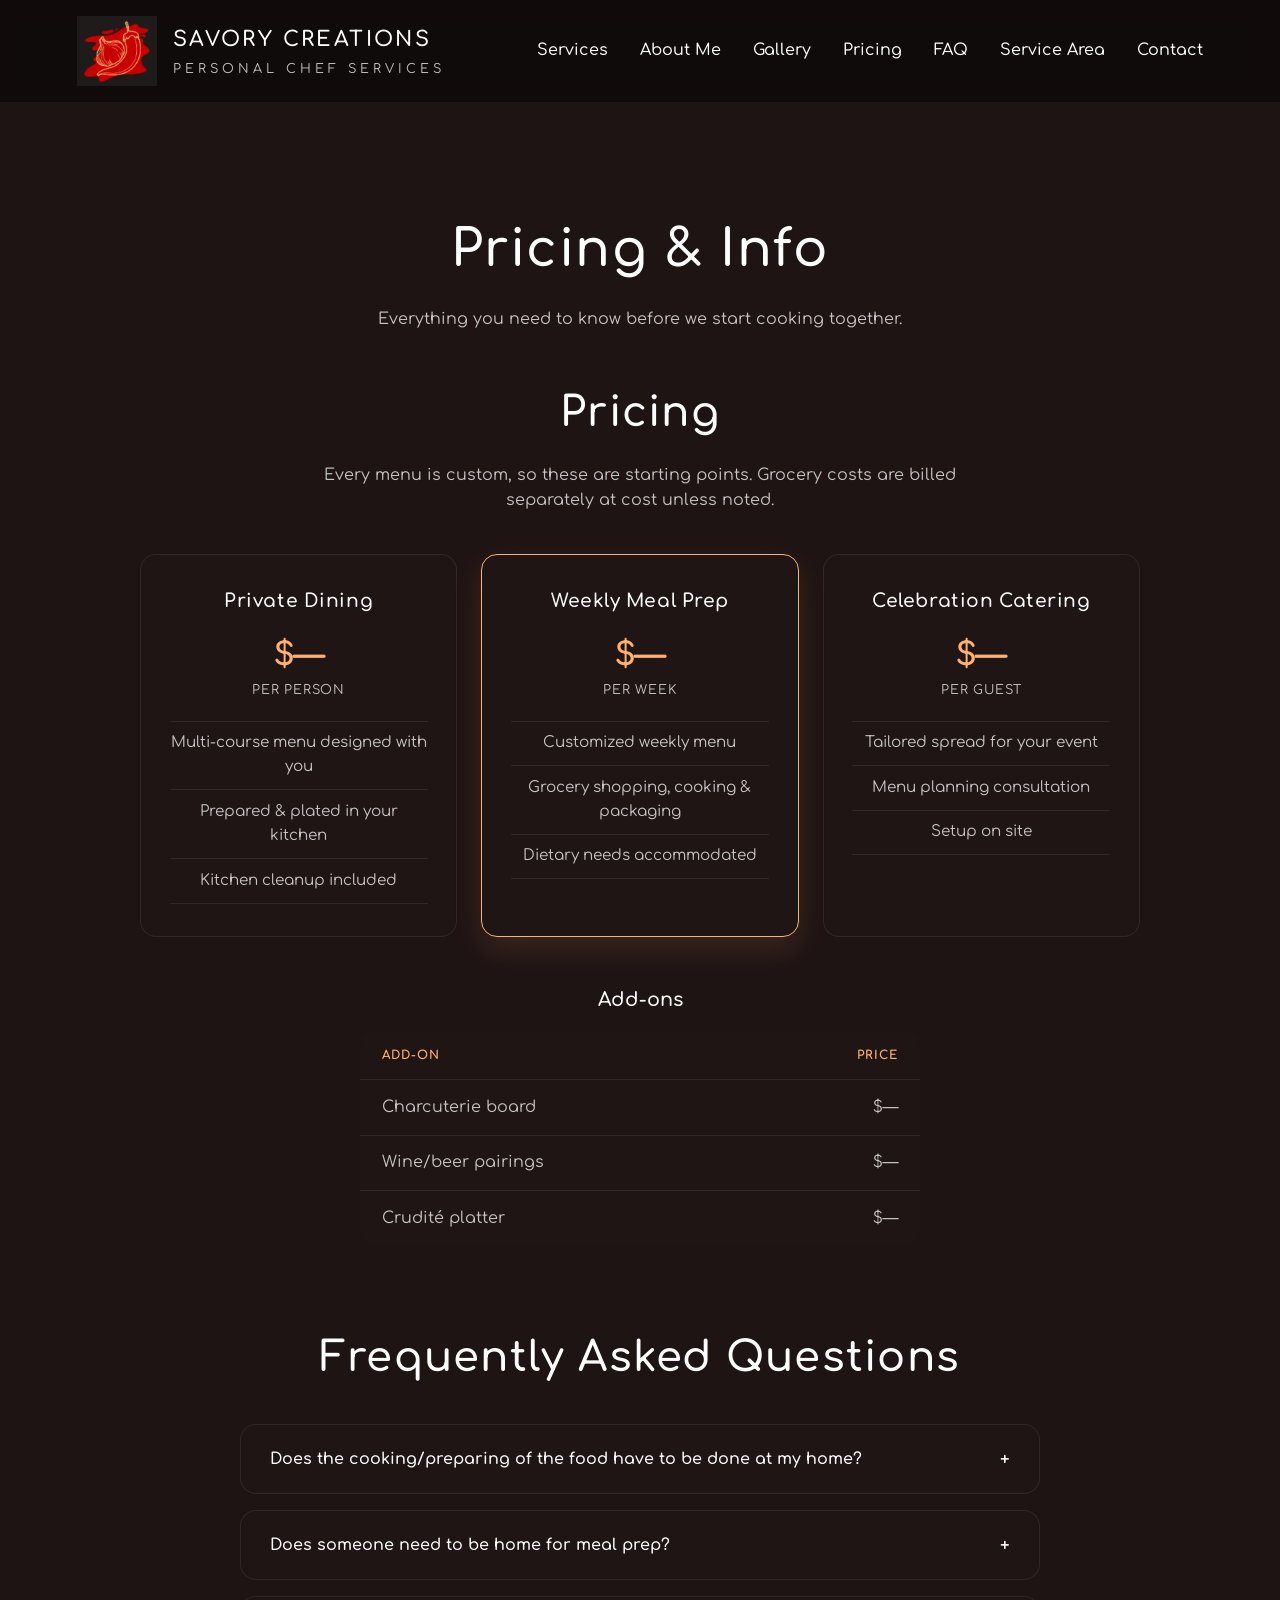
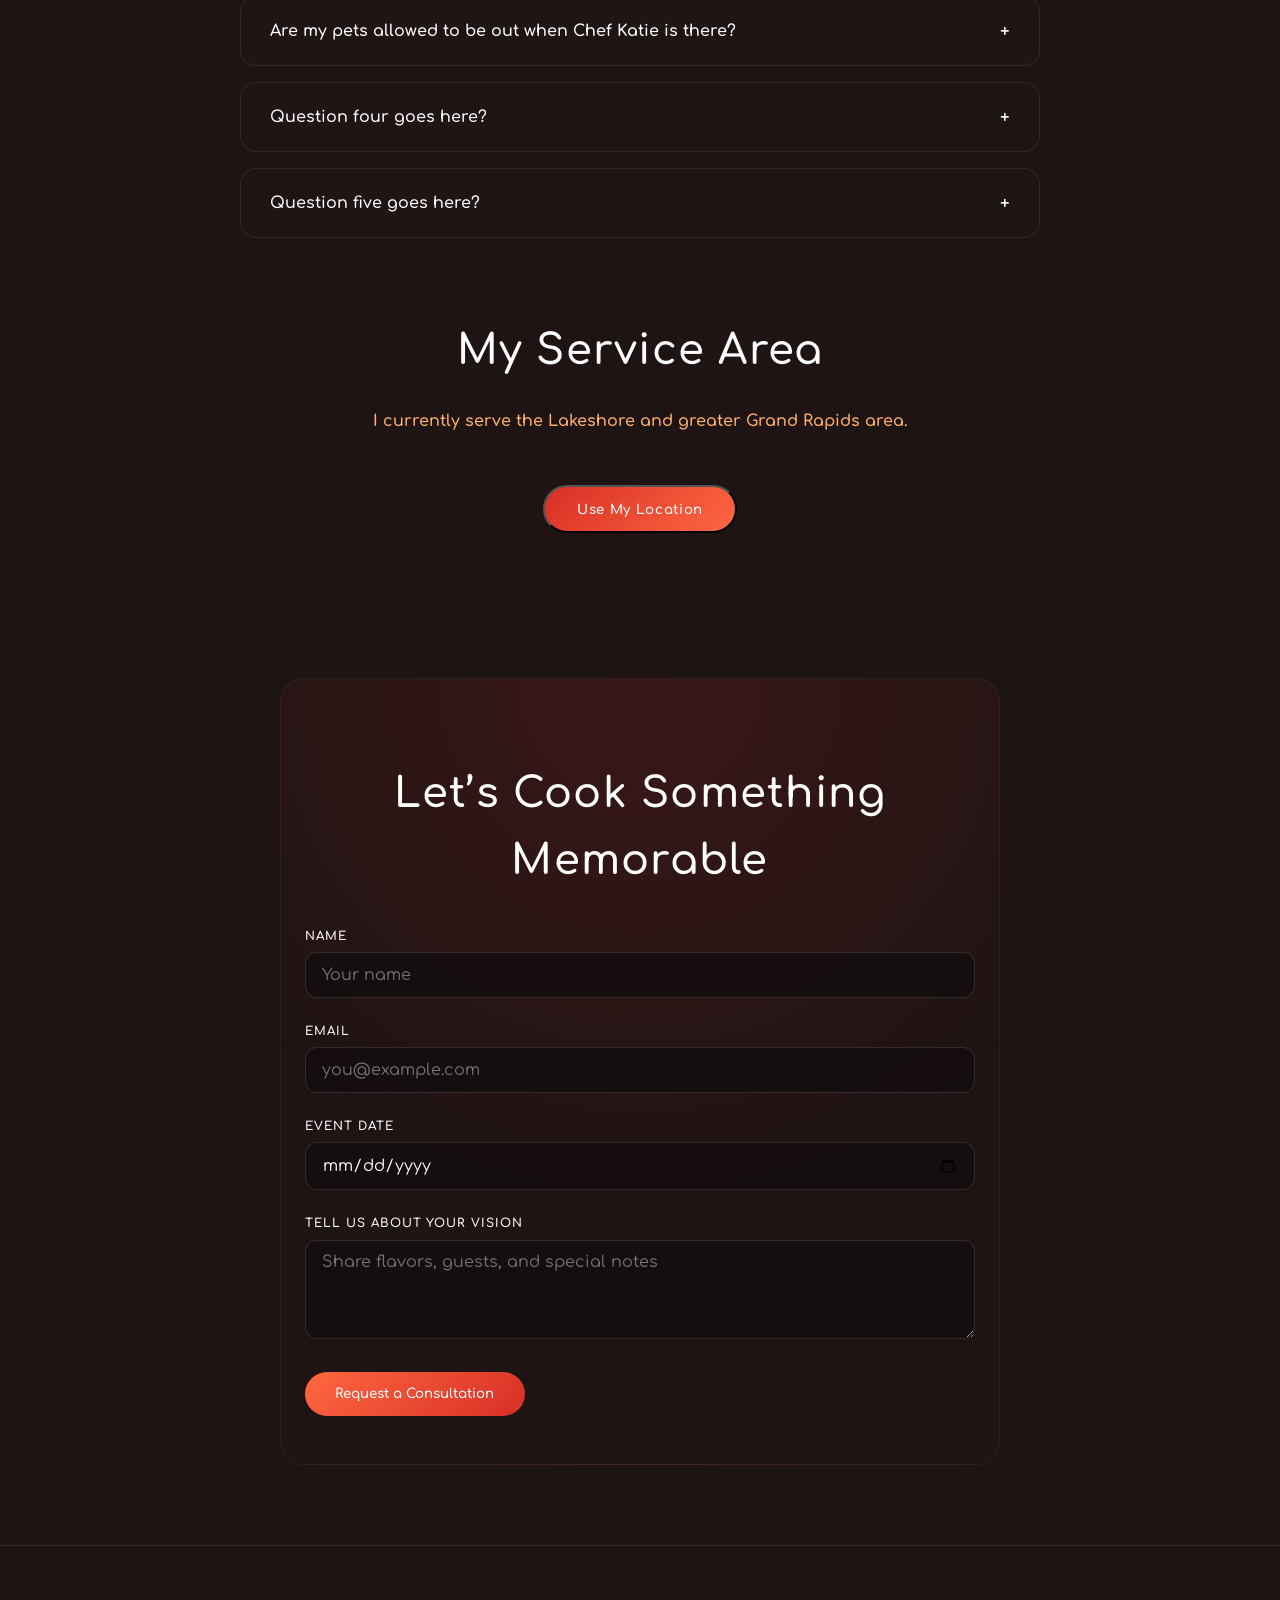
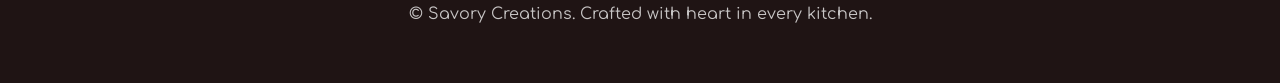
==== info.html @ 3c1876a2 "Split site into two pages: add Pricing & Info page Page 1 keeps services, about me, gallery and cont" ====
<!DOCTYPE html>
<html lang="en">
  <head>
    <link href="https://fonts.googleapis.com/css2?family=Comfortaa:wght@300;400;500;600;700&display=swap" rel="stylesheet">
    <link rel="icon" type="image/x-icon" href="icon.ico" />
    <meta charset="UTF-8" />
    <meta name="viewport" content="width=device-width, initial-scale=1.0" />
    <title>Pricing &amp; FAQ | Savory Creations</title>
    <link rel="stylesheet" href="styles.css" />
    <link rel="preconnect" href="https://fonts.googleapis.com" />
    <link rel="preconnect" href="https://fonts.gstatic.com" crossorigin />
    <link
      href="https://fonts.googleapis.com/css2?family=Playfair+Display:wght@400;600;700&family=Raleway:wght@300;400;500;600&display=swap"
      rel="stylesheet"
    />
  </head>
  <body>
    <header class="site-header">
      <div class="logo-wrap">
        <img src="/assets/birdlogosmall.webp" alt="Savory Creations pepper and garlic mark" class="logo" />
        <div class="brand-text">
          <h1>Savory Creations</h1>
          <p>Personal Chef Services</p>
        </div>
      </div>
      <nav class="main-nav" id="site-navigation">
        <a href="index.html#services">Services</a>
        <a href="index.html#about">About Me</a>
        <a href="index.html#gallery-carousel">Gallery</a>
        <a href="#pricing">Pricing</a>
        <a href="#faq">FAQ</a>
        <a href="#where">Service Area</a>
        <a href="#contact">Contact</a>
      </nav>
      <button class="nav-toggle" type="button" aria-expanded="false" aria-controls="site-navigation">
        <span></span><span></span><span></span>
      </button>
    </header>

    <main>
      <section class="page-intro">
        <h2>Pricing &amp; Info</h2>
        <p>Everything you need to know before we start cooking together.</p>
      </section>

      <section class="pricing" id="pricing">
        <h2>Pricing</h2>
        <p class="pricing-note">
          Every menu is custom, so these are starting points. Grocery costs are billed separately
          at cost unless noted.
        </p>

        <!-- EDIT PRICES: replace each "$—" and the details below with your real rates -->
        <div class="pricing-grid">
          <article class="price-card">
            <h3>Private Dining</h3>
            <p class="price"><span class="amount">$—</span> <span class="per">per person</span></p>
            <ul>
              <li>Multi-course menu designed with you</li>
              <li>Prepared &amp; plated in your kitchen</li>
              <li>Kitchen cleanup included</li>
            </ul>
          </article>

          <article class="price-card featured">
            <h3>Weekly Meal Prep</h3>
            <p class="price"><span class="amount">$—</span> <span class="per">per week</span></p>
            <ul>
              <li>Customized weekly menu</li>
              <li>Grocery shopping, cooking &amp; packaging</li>
              <li>Dietary needs accommodated</li>
            </ul>
          </article>

          <article class="price-card">
            <h3>Celebration Catering</h3>
            <p class="price"><span class="amount">$—</span> <span class="per">per guest</span></p>
            <ul>
              <li>Tailored spread for your event</li>
              <li>Menu planning consultation</li>
              <li>Setup on site</li>
            </ul>
          </article>
        </div>

        <div class="table-wrap">
          <table class="addon-table">
            <caption>Add-ons</caption>
            <thead>
              <tr><th scope="col">Add-on</th><th scope="col">Price</th></tr>
            </thead>
            <tbody>
              <tr><td>Charcuterie board</td><td>$—</td></tr>
              <tr><td>Wine/beer pairings</td><td>$—</td></tr>
              <tr><td>Crudité platter</td><td>$—</td></tr>
            </tbody>
          </table>
        </div>
      </section>

    <section class="faq" id="faq">
  <h2>Frequently Asked Questions</h2>

  <div class="faq-item">
    <div class="service-details">
      <button class="service-toggle" type="button" aria-expanded="false">
        Does the cooking/preparing of the food have to be done at my home? <span class="icon">+</span>
      </button>
      <div class="service-panel" data-open="false">
        <ul>
          <li>Yes, due to health department regulations all food must be prepared onsite of the event or at the home of the clients.</li>
        </ul>
      </div>
    </div>
  </div>

  <div class="faq-item">
    <div class="service-details">
      <button class="service-toggle" type="button" aria-expanded="false">
        Does someone need to be home for meal prep? <span class="icon">+</span>
      </button>
      <div class="service-panel" data-open="false">
        <ul>
          <li>It is not required for anyone to be home when Chef Katie is there; however, if someone is home, all that is asked is for distractions to be kept to a minimum.</li>
        </ul>
      </div>
    </div>
  </div>

  <div class="faq-item">
    <div class="service-details">
      <button class="service-toggle" type="button" aria-expanded="false">
        Are my pets allowed to be out when Chef Katie is there? <span class="icon">+</span>
      </button>
      <div class="service-panel" data-open="false">
        <ul>
          <li>For both the safety of Chef Katie and the pets, it is best to keep them in a separate room or space from the kitchen — not only to minimize distractions but also to make sure there aren't any incidents.</li>
        </ul>
      </div>
    </div>
  </div>

  <!-- EDIT: questions 4 and 5 -->
  <div class="faq-item">
    <div class="service-details">
      <button class="service-toggle" type="button" aria-expanded="false">
        Question four goes here? <span class="icon">+</span>
      </button>
      <div class="service-panel" data-open="false">
        <ul>
          <li>Answer four goes here.</li>
        </ul>
      </div>
    </div>
  </div>

  <div class="faq-item">
    <div class="service-details">
      <button class="service-toggle" type="button" aria-expanded="false">
        Question five goes here? <span class="icon">+</span>
      </button>
      <div class="service-panel" data-open="false">
        <ul>
          <li>Answer five goes here.</li>
        </ul>
      </div>
    </div>
  </div>
</section>

      <section class="service-check" id="where">
  <h2>My Service Area</h2>
  <p class="service-note">I currently serve the Lakeshore and greater Grand Rapids area.</p>

  <div class="checker">
    <button id="check-my-location" class="cta-button">Use My Location</button>
    <p id="check-result" class="check-result" aria-live="polite"></p>
  </div>
</section>

      <section class="contact" id="contact">
        <h2>Let’s Cook Something Memorable</h2>

       <form
  class="contact-form"
  action="https://api.web3forms.com/submit"
  method="POST"
>
  <input type="hidden" name="access_key" value="c4964e11-2e36-4752-852e-1bed5753de37" />
  <input type="hidden" name="subject" value="Savory Creations Inquiry" />
  <input type="hidden" name="redirect" value="https://justdoodlelovewebsite.onrender.com/thank-you.html" />

  <div class="field">
    <label for="name">Name</label>
    <input type="text" id="name" name="name" placeholder="Your name" required />
  </div>

  <div class="field">
    <label for="email">Email</label>
    <input type="email" id="email" name="email" placeholder="you@example.com" required />
  </div>

  <div class="field">
    <label for="event">Event Date</label>
    <input type="date" id="event" name="event" />
  </div>

  <div class="field">
    <label for="message">Tell us about your vision</label>
    <textarea id="message" name="message" rows="4" placeholder="Share flavors, guests, and special notes"></textarea>
  </div>

  <button type="submit">Request a Consultation</button>
</form>

      

      </section>
    </main>

    <footer class="site-footer">
      <p>© <span id="year"></span> Savory Creations. Crafted with heart in every kitchen.</p>
    </footer>

    <script src="script.js"></script>
  </body>
</html>
---- styles.css ----
:root {
  --deep-chocolate: #1f1414;
  --velvet-red: #d72f26;
  --warm-gold: #ffb16d;
  --soft-cream: #fdf6ed;
  --text-primary: #fefefe;
  --text-secondary: rgba(255, 255, 255, 0.75);
  --accent: #ff6740;

  --max-content-width: 1200px;
}

/* ---------- FONT: Comfortaa ---------- */
body, button, input, textarea, select, text {
  font-family: "Comfortaa", sans-serif;
}

/* Optional: give headings a little extra weight to stand out */
h1, h2, h3, h4, h5, h6 {
  font-family: "Comfortaa", sans-serif;
  font-weight: 600;
  letter-spacing: 0.03em;
}


/* ---------- RESET & GLOBAL ---------- */
* {
  box-sizing: border-box;
}

html {
  scroll-behavior: smooth;
}

body {
  margin: 0;
  /*font-family: "Raleway", sans-serif;*/
  background-color: var(--deep-chocolate);
  color: var(--text-primary);
  line-height: 1.6;
  overflow-x: hidden;
}

img {
  max-width: 100%;
  display: block;
}

a {
  color: inherit;
  text-decoration: none;
  transition: color 0.2s ease;
}

/* ---------- HEADER ---------- */
.site-header {
  display: flex;
  align-items: center;
  justify-content: space-between;
  padding: 1rem 6vw;
  background: rgba(15, 10, 10, 0.85);
  position: sticky;
  top: 0;
  z-index: 100;
  backdrop-filter: blur(12px);
}

.logo-wrap {
  display: flex;
  align-items: center;
  gap: 1rem;
}

.logo {
  width: 80px;
  height: auto;
}

.brand-text h1 {
  /* font-family: "Playfair Display", serif; */
  margin: 0;
  letter-spacing: 0.15rem;
  text-transform: uppercase;
  font-size: 1.3rem;
}

.brand-text p {
  margin: 0.2rem 0 0;
  font-size: 0.8rem;
  letter-spacing: 0.25rem;
  text-transform: uppercase;
  color: var(--text-secondary);
}

/* ---------- NAV ---------- */
.main-nav {
  display: flex;
  gap: 2rem;
  font-weight: 500;
}

.main-nav a {
  position: relative;
}

.main-nav a::after {
  content: "";
  position: absolute;
  left: 0;
  bottom: -0.35rem;
  width: 100%;
  height: 2px;
  background: var(--velvet-red);
  transform: scaleX(0);
  transform-origin: left;
  transition: transform 0.25s ease;
}

.main-nav a:hover::after,
.main-nav a:focus::after {
  transform: scaleX(1);
}

.nav-toggle {
  display: none;
  flex-direction: column;
  gap: 0.35rem;
  background: transparent;
  border: none;
  cursor: pointer;
}

.nav-toggle span {
  display: block;
  width: 24px;
  height: 2px;
  background: var(--text-primary);
}

/* ---------- HERO ---------- */
.hero {
  display: flex;
  flex-direction: column;
  align-items: center;
  justify-content: center;
  text-align: center;
  padding: 6rem 1rem 4rem;
  min-height: 80vh;
}

.hero-content {
  max-width: 700px;
}

.hero h2 {
  /* font-family: "Playfair Display", serif; */
  font-size: clamp(2rem, 4vw + 1rem, 3.6rem);
  margin-bottom: 1rem;
}

.hero p {
  font-size: 1.1rem;
  color: var(--text-secondary);
}

.cta-button {
  display: inline-block;
  margin-top: 2rem;
  padding: 0.9rem 2rem;
  background: linear-gradient(135deg, var(--velvet-red), var(--accent));
  color: var(--text-primary);
  border-radius: 999px;
  font-weight: 600;
  letter-spacing: 0.05em;
  transition: transform 0.25s ease, box-shadow 0.25s ease;
}

.cta-button:hover,
.cta-button:focus {
  transform: translateY(-3px);
  box-shadow: 0 12px 24px rgba(215, 47, 38, 0.35);
}

/* ---------- SECTIONS ---------- */
main {
  padding: 0 6vw 5rem;
  margin: 0 auto;
  max-width: var(--max-content-width);
}

section {
  margin-bottom: 5rem;
}

section h2 {
  /* font-family: "Playfair Display", serif; */
  font-size: clamp(1.8rem, 2vw + 1rem, 2.6rem);
  margin-bottom: 2rem;
  text-align: center;
}

/* ---------- SERVICE CARDS ---------- */
.service-grid {
  align-items: start; /* stops row-stretching between cards */
}

.service-card {
  align-self: start;
}

/* ---------- SERVICE DETAILS (animated) ---------- */
.service-details {
  margin-top: 1rem;
  border-top: 1px solid rgba(255, 255, 255, 0.08);
  padding-top: 0.75rem;
}

.service-toggle {
  cursor: pointer;
  font-weight: 600;
  font-size: 0.85rem;
  letter-spacing: 0.06em;
  text-transform: uppercase;
  color: var(--warm-gold);
  background: none;
  border: none;
  padding: 0;
  width: 100%;
  display: flex;
  align-items: center;
  justify-content: space-between;
  font-family: inherit;
}

.service-toggle .icon {
  font-size: 1.1rem;
  transition: transform 0.35s cubic-bezier(0.4, 0, 0.2, 1);
}

.service-toggle[aria-expanded="true"] .icon {
  transform: rotate(45deg);
}

.service-panel {
  display: grid;
  grid-template-rows: 0fr;
  opacity: 0;
  transition: grid-template-rows 0.4s cubic-bezier(0.4, 0, 0.2, 1),
              opacity 0.3s ease;
}

.service-panel[data-open="true"] {
  grid-template-rows: 1fr;
  opacity: 1;
}

.service-panel > ul {
  overflow: hidden;
  margin: 0;
  padding-left: 1.2rem;
  color: var(--text-secondary);
  font-size: 0.92rem;
  line-height: 1.6;
}

.service-panel[data-open="true"] > ul {
  margin-top: 0.75rem;
}

.service-panel > ul > li {
  margin-bottom: 0.4rem;
}

/* ---------- MENUS ---------- */
.menu-tabs {
  display: flex;
  justify-content: center;
  flex-wrap: wrap;
  gap: 0.75rem;
  margin-bottom: 2rem;
}

.menu-tabs button {
  padding: 0.6rem 1.4rem;
  border-radius: 999px;
  border: 1px solid rgba(255, 255, 255, 0.18);
  background: rgba(35, 25, 25, 0.9);
  color: var(--text-secondary);
  font-weight: 600;
  cursor: pointer;
  letter-spacing: 0.06em;
  transition: all 0.25s ease;
}

.menu-tabs button[aria-selected="true"] {
  background: var(--velvet-red);
  color: var(--text-primary);
  border-color: transparent;
}

.menu-items {
  display: grid;
  grid-template-columns: repeat(auto-fit, minmax(240px, 1fr));
  gap: 1.8rem;
}

.menu-item {
  background: rgba(32, 22, 22, 0.85);
  border-radius: 14px;
  padding: 1.5rem;
  border: 1px solid rgba(255, 255, 255, 0.08);
}

.menu-item h3 {
  margin-top: 0;
  font-size: 1.2rem;
  color: var(--warm-gold);
}

.menu-item p {
  margin-bottom: 0.75rem;
  color: var(--text-secondary);
}

.menu-item span {
  font-weight: 600;
  color: var(--text-primary);
}

/* ---------- TESTIMONIALS ---------- */
.testimonials blockquote {
  margin: 0 0 1rem;
  font-style: italic;
  color: var(--text-secondary);
}

.testimonials figcaption {
  font-weight: 600;
  letter-spacing: 0.08em;
  color: var(--warm-gold);
}

/* ---------- CONTACT ---------- */
.contact {
  background: radial-gradient(circle at top, rgba(215, 47, 38, 0.15), transparent 60%);
  padding: 3rem 1.5rem;
  border-radius: 24px;
  border: 1px solid rgba(255, 255, 255, 0.05);
  max-width: 720px;
  margin: 0 auto;
}

.contact-form {
  display: grid;
  gap: 1.5rem;
}

.field label {
  display: block;
  margin-bottom: 0.4rem;
  font-weight: 600;
  letter-spacing: 0.08em;
  text-transform: uppercase;
  font-size: 0.75rem;
}

.field input,
.field textarea {
  width: 100%;
  padding: 0.8rem 1rem;
  border-radius: 12px;
  border: 1px solid rgba(255, 255, 255, 0.12);
  background: rgba(20, 14, 14, 0.9);
  color: var(--text-primary);
  /* font-family: inherit; */
  font-size: 1rem;
}

.field input:focus,
.field textarea:focus {
  outline: 2px solid var(--accent);
}

.contact-form button {
  justify-self: start;
  padding: 0.9rem 1.9rem;
  border-radius: 999px;
  border: none;
  font-weight: 600;
  background: linear-gradient(135deg, var(--accent), var(--velvet-red));
  color: var(--text-primary);
  cursor: pointer;
  transition: transform 0.25s ease, box-shadow 0.25s ease;
}

.contact-form button:hover,
.contact-form button:focus {
  transform: translateY(-2px);
  box-shadow: 0 10px 20px rgba(255, 103, 64, 0.25);
}

.form-feedback {
  min-height: 1.2rem;
  font-size: 0.95rem;
  color: var(--warm-gold);
}

.form-feedback.success {
  color: #8fe3a4;
}

.form-feedback.error {
  color: #ff8f82;
}

.form-feedback.pending {
  color: var(--text-secondary);
}

/* ---------- FOOTER ---------- */
.site-footer {
  text-align: center;
  padding: 2.5rem 1rem;
  color: var(--text-secondary);
  border-top: 1px solid rgba(255, 255, 255, 0.08);
}

/* ---------- RESPONSIVE BREAKPOINTS ---------- */

/* tablets */
@media (max-width: 992px) {
  .main-nav {
    display: none;
  }

  .nav-toggle {
    display: flex;
  }

  .main-nav.open {
    display: flex;
    flex-direction: column;
    position: absolute;
    top: 70px;
    right: 6vw;
    background: rgba(17, 11, 11, 0.95);
    border-radius: 12px;
    padding: 1.5rem 2rem;
    gap: 1.2rem;
    animation: slideIn 0.3s ease forwards;
  }

  @keyframes slideIn {
    from { opacity: 0; transform: translateY(-10px); }
    to { opacity: 1; transform: translateY(0); }
  }

  .hero {
    padding: 5rem 2rem 3rem;
  }

  .hero h2 {
    font-size: clamp(1.8rem, 4vw, 2.6rem);
  }

  .cta-button {
    padding: 0.8rem 1.6rem;
  }
}

/* phones */
@media (max-width: 600px) {
  .brand-text h1 {
    font-size: 1rem;
  }

  .logo {
    width: 65px;
  }

  .service-grid,
  .testimonial-grid {
    grid-template-columns: 1fr;
  }

  .menu-items {
    grid-template-columns: 1fr;
  }

  .contact {
    padding: 2rem 1rem;
    border-radius: 16px;
  }

  .hero {
    min-height: 70vh;
    padding: 4rem 1rem 3rem;
  }

  .hero p {
    font-size: 1rem;
  }

  .site-header {
    padding: 1rem 4vw;
  }

  .cta-button {
    margin-top: 1.2rem;
    font-size: 0.95rem;
  }
}

/* ---------- ABOUT ME SECTION ---------- */
.about {
  text-align: center;
  margin-bottom: 5rem;
}

.about-content {
  display: flex;
  align-items: center;
  justify-content: center;
  gap: 3rem;
  flex-wrap: wrap;
  max-width: 1100px;
  margin: 0 auto;
}

.about-photo img {
  width: 340px;
  height: auto;
  border-radius: 16px;
  border: 3px solid rgba(255, 255, 255, 0.15);
  box-shadow: 0 8px 20px rgba(0, 0, 0, 0.3);
  flex-shrink: 0;
  transition: transform 0.4s ease, box-shadow 0.4s ease, border-color 0.4s ease;
}

/* ✨ subtle glowing hover effect */
.about-photo img:hover {
  transform: scale(1.05);
  border-color: var(--velvet-red);
  box-shadow:
    0 0 20px rgba(215, 47, 38, 0.5),   /* soft outer red glow */
    0 8px 25px rgba(215, 47, 38, 0.25), /* inner shadow lift */
    0 12px 30px rgba(0, 0, 0, 0.4);     /* keeps depth */
}

.about-text {
  max-width: 600px;
  color: var(--text-secondary);
  font-size: 1.05rem;
  line-height: 1.7;
  text-align: left;
}

.about-text strong {
  color: var(--warm-gold);
}

/* 🖥️ Larger screens: image left, text right */
@media (min-width: 900px) {
  .about-content {
    flex-wrap: nowrap;
    flex-direction: row;
    text-align: left;
  }

  .about-photo {
    flex: 0 0 auto;
  }

  .about-text {
    flex: 1;
  }
}

/* 📱 Smaller screens: stack vertically */
@media (max-width: 899px) {
  .about-content {
    flex-direction: column;
    align-items: center;
    text-align: center;
  }

  .about-text {
    text-align: center;
  }

  .about-photo img {
    width: 260px;
  }
}


/* ---------- SERVICE CHECKER (No-API) ---------- */
.service-check {
  margin: 4rem auto 5rem;
  max-width: 900px;
  text-align: center;
}

.service-note {
  color: var(--warm-gold);
  margin-top: -0.5rem;
  margin-bottom: 1.2rem;
  font-weight: 600;
}

.checker {
  display: grid;
  gap: 0.8rem;
  justify-items: center;
  margin-top: 1rem;
}

.check-result {
  min-height: 1.25rem;
  font-size: 1rem;
  margin-top: 0.4rem;
}

.check-result.ok {
  color: #8fe3a4;
  font-weight: 600;
}

.check-result.nope {
  color: #ff8f82;
  font-weight: 600;
}


/* ---------- FADE-IN / OUT for service check result ---------- */
@keyframes fadeIn {
  from { opacity: 0; transform: translateY(5px); }
  to   { opacity: 1; transform: translateY(0); }
}

@keyframes fadeOut {
  from { opacity: 1; transform: translateY(0); }
  to   { opacity: 0; transform: translateY(-5px); }
}

.check-result {
  opacity: 0;
  text-align: center;
  margin-top: 1rem;
  font-weight: 500;
  transition: opacity 0.3s ease;
}

.check-result.fading-out {
  animation: fadeOut 0.3s ease forwards;
}

.check-result.show {
  animation: fadeIn 0.5s ease forwards;
}

/* ---------- GALLERY SECTIONS ---------- */
.gallery {
  margin-bottom: 5rem;
}

/* --- OPTION 2: Scrolling Carousel --- */
.carousel-container {
  position: relative;
  overflow: hidden;
  max-width: 650px; 
  margin: 0 auto;
  border-radius: 12px; /* Rounded corners for the entire container */
  box-shadow: 0 8px 20px rgba(0, 0, 0, 0.4);
  background: var(--deep-chocolate);
}

.carousel-track {
  display: flex;
  transition: transform 0.5s ease-in-out;
}

.carousel-slide {
  min-width: 100%;
  height: 650px; 
  
  object-fit: contain; 
  object-position: center; 
  
  display: block;
  background: var(--deep-chocolate); 
  border-radius: 8px; /* Added rounded corners to the image itself */
}

/* Navigation Buttons */
.carousel-button {
  position: absolute;
  top: 50%;
  transform: translateY(-50%);
  background: rgba(0, 0, 0, 0.5);
  color: var(--text-primary);
  border: none;
  padding: 10px 15px;
  cursor: pointer;
  z-index: 10;
  font-size: 1.5rem;
  line-height: 1;
  transition: background 0.3s ease;
}

.carousel-button:hover {
  background: var(--velvet-red);
}

.carousel-button.prev {
  left: 0;
  border-radius: 0 8px 8px 0;
}

.carousel-button.next {
  right: 0;
  border-radius: 8px 0 0 8px;
}

/* Navigation Dots */
.carousel-dots {
  position: absolute;
  bottom: 15px;
  left: 50%;
  transform: translateX(-50%);
  display: flex;
  gap: 8px;
}

.carousel-dot {
  width: 10px;
  aspect-ratio: 1 / 1; /* Guarantees a perfect circle (width equals height) */
  border-radius: 50%; /* Makes it perfectly round */
  background: rgba(255, 255, 255, 0.4);
  border: none;
  cursor: pointer;
  transition: background 0.3s ease;
}

.carousel-dot.active {
  background: var(--warm-gold);
}

/* Responsive adjustments */
@media (max-width: 600px) {
  .carousel-slide {
    height: 550px; 
  }
  
  .carousel-button {
    padding: 8px 12px;
    font-size: 1.2rem;
  }
}

/* ---------- FAQ SECTION ---------- */
.faq {
  max-width: 800px;
  margin: 0 auto 5rem;
}

.faq-item {
  background: rgba(32, 22, 22, 0.75);
  border: 1px solid rgba(255, 255, 255, 0.08);
  border-radius: 16px;
  padding: 1.5rem 1.8rem;
  margin-bottom: 1rem;
}

.faq-item .service-details {
  margin-top: 0;
  border-top: none;
  padding-top: 0;
}

.faq-item .service-toggle {
  font-size: 1rem;
  text-transform: none;
  letter-spacing: normal;
  color: var(--text-primary);
}

.faq-item .service-panel > ul {
  list-style: none;
  padding-left: 0;
}

.faq-item .service-panel > ul > li {
  color: var(--text-secondary);
}
/* ---------- PAGE 2 INTRO ---------- */
.page-intro {
  text-align: center;
  padding-top: 4rem;
  margin-bottom: 3rem;
}

.page-intro h2 {
  font-size: clamp(2rem, 4vw + 1rem, 3.2rem);
  margin-bottom: 0.5rem;
}

.page-intro p {
  color: var(--text-secondary);
}

/* ---------- PRICING ---------- */
.pricing {
  max-width: 1000px;
  margin: 0 auto 5rem;
}

.pricing-note {
  text-align: center;
  color: var(--text-secondary);
  max-width: 640px;
  margin: -1rem auto 2.5rem;
}

.pricing-grid {
  display: grid;
  grid-template-columns: repeat(auto-fit, minmax(240px, 1fr));
  gap: 1.5rem;
  margin-bottom: 3rem;
}

.price-card {
  background: rgba(32, 22, 22, 0.75);
  border: 1px solid rgba(255, 255, 255, 0.08);
  border-radius: 16px;
  padding: 2rem 1.8rem;
  text-align: center;
}

.price-card.featured {
  border-color: var(--warm-gold);
  box-shadow: 0 12px 30px rgba(255, 177, 109, 0.12);
}

.price-card h3 {
  margin: 0 0 0.75rem;
}

.price {
  margin: 0 0 1.25rem;
}

.price .amount {
  font-size: 2rem;
  font-weight: 700;
  color: var(--warm-gold);
}

.price .per {
  display: block;
  font-size: 0.8rem;
  letter-spacing: 0.06em;
  text-transform: uppercase;
  color: var(--text-secondary);
}

.price-card ul {
  list-style: none;
  padding: 0;
  margin: 0;
  border-top: 1px solid rgba(255, 255, 255, 0.08);
}

.price-card li {
  padding: 0.6rem 0;
  border-bottom: 1px solid rgba(255, 255, 255, 0.08);
  color: var(--text-secondary);
  font-size: 0.95rem;
}

.table-wrap {
  max-width: 560px;
  margin: 0 auto;
}

.addon-table {
  width: 100%;
  border-collapse: collapse;
  background: rgba(32, 22, 22, 0.75);
  border-radius: 16px;
  overflow: hidden;
}

.addon-table caption {
  font-size: 1.2rem;
  font-weight: 600;
  margin-bottom: 1rem;
}

.addon-table th,
.addon-table td {
  padding: 0.9rem 1.4rem;
  text-align: left;
  border-bottom: 1px solid rgba(255, 255, 255, 0.08);
}

.addon-table th {
  font-size: 0.75rem;
  letter-spacing: 0.08em;
  text-transform: uppercase;
  color: var(--warm-gold);
}

.addon-table td:last-child,
.addon-table th:last-child {
  text-align: right;
}

.addon-table tbody tr:last-child td {
  border-bottom: none;
}

.addon-table td {
  color: var(--text-secondary);
}
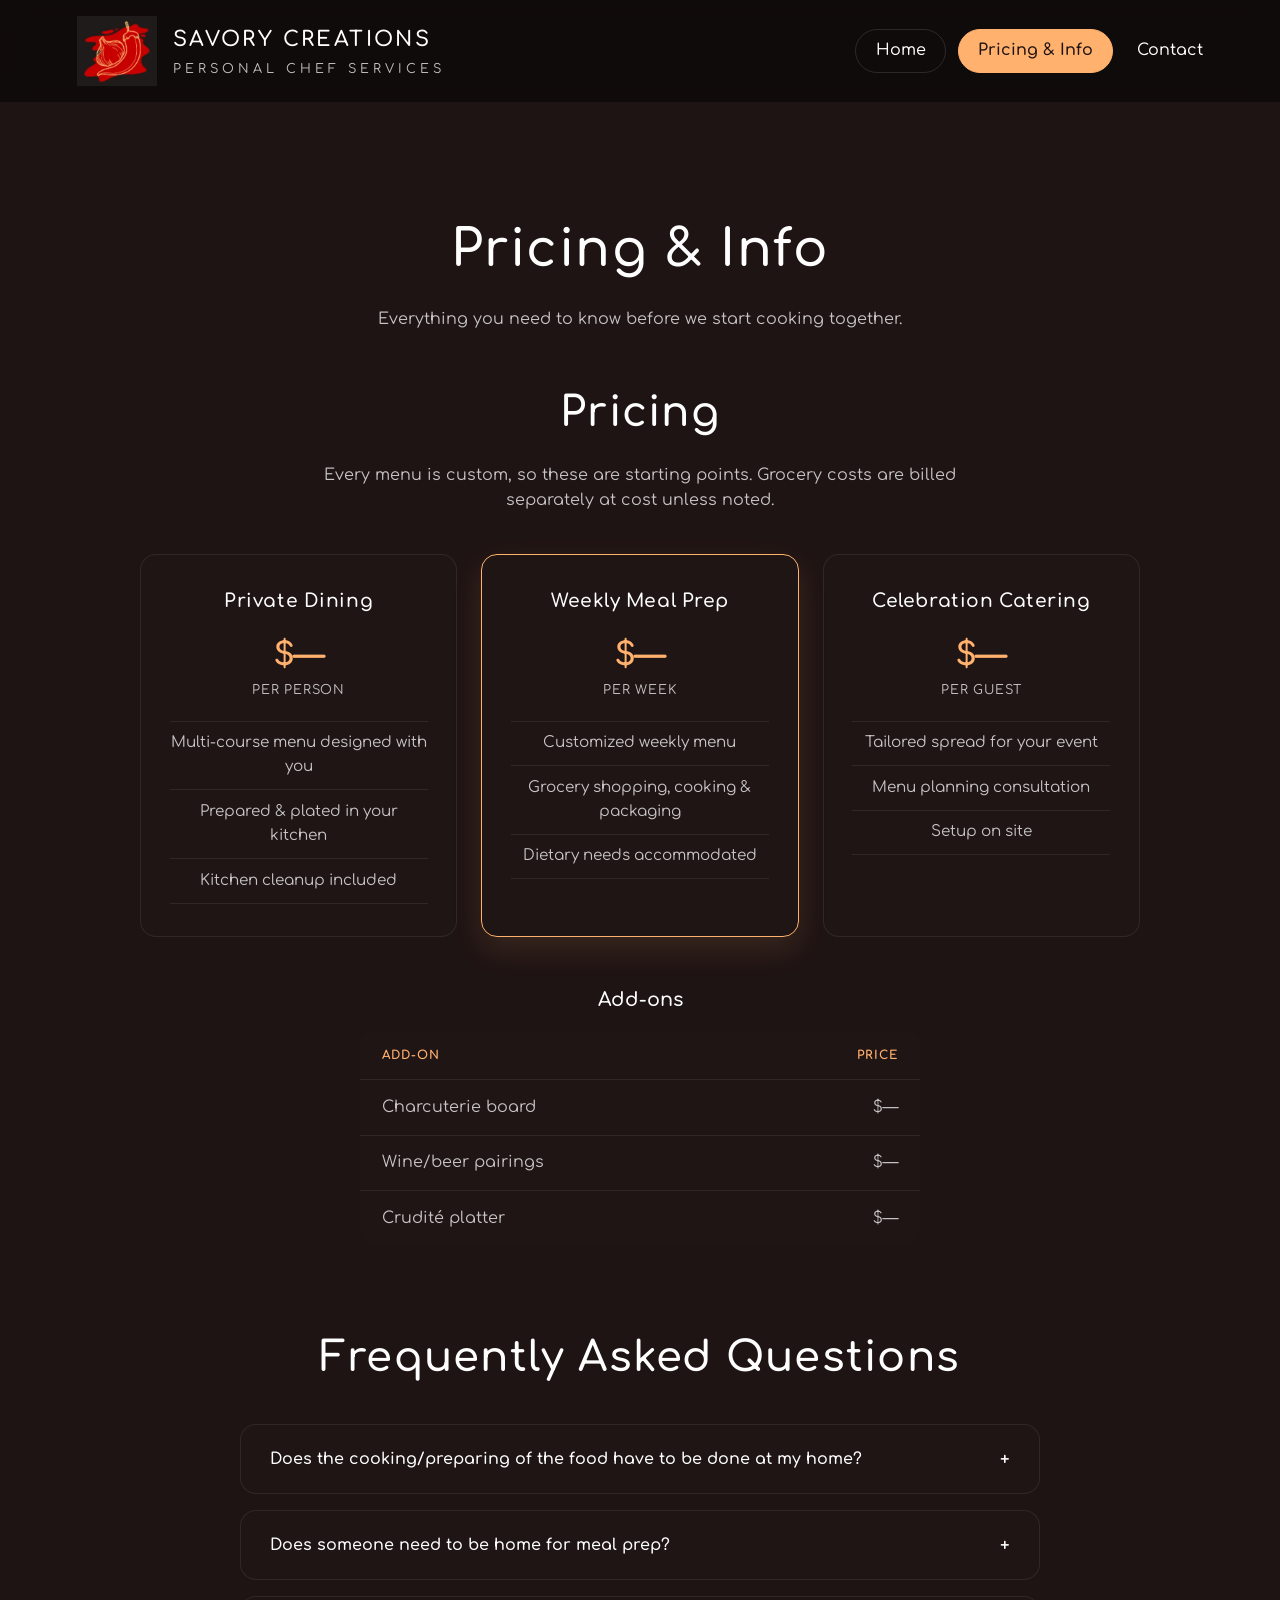
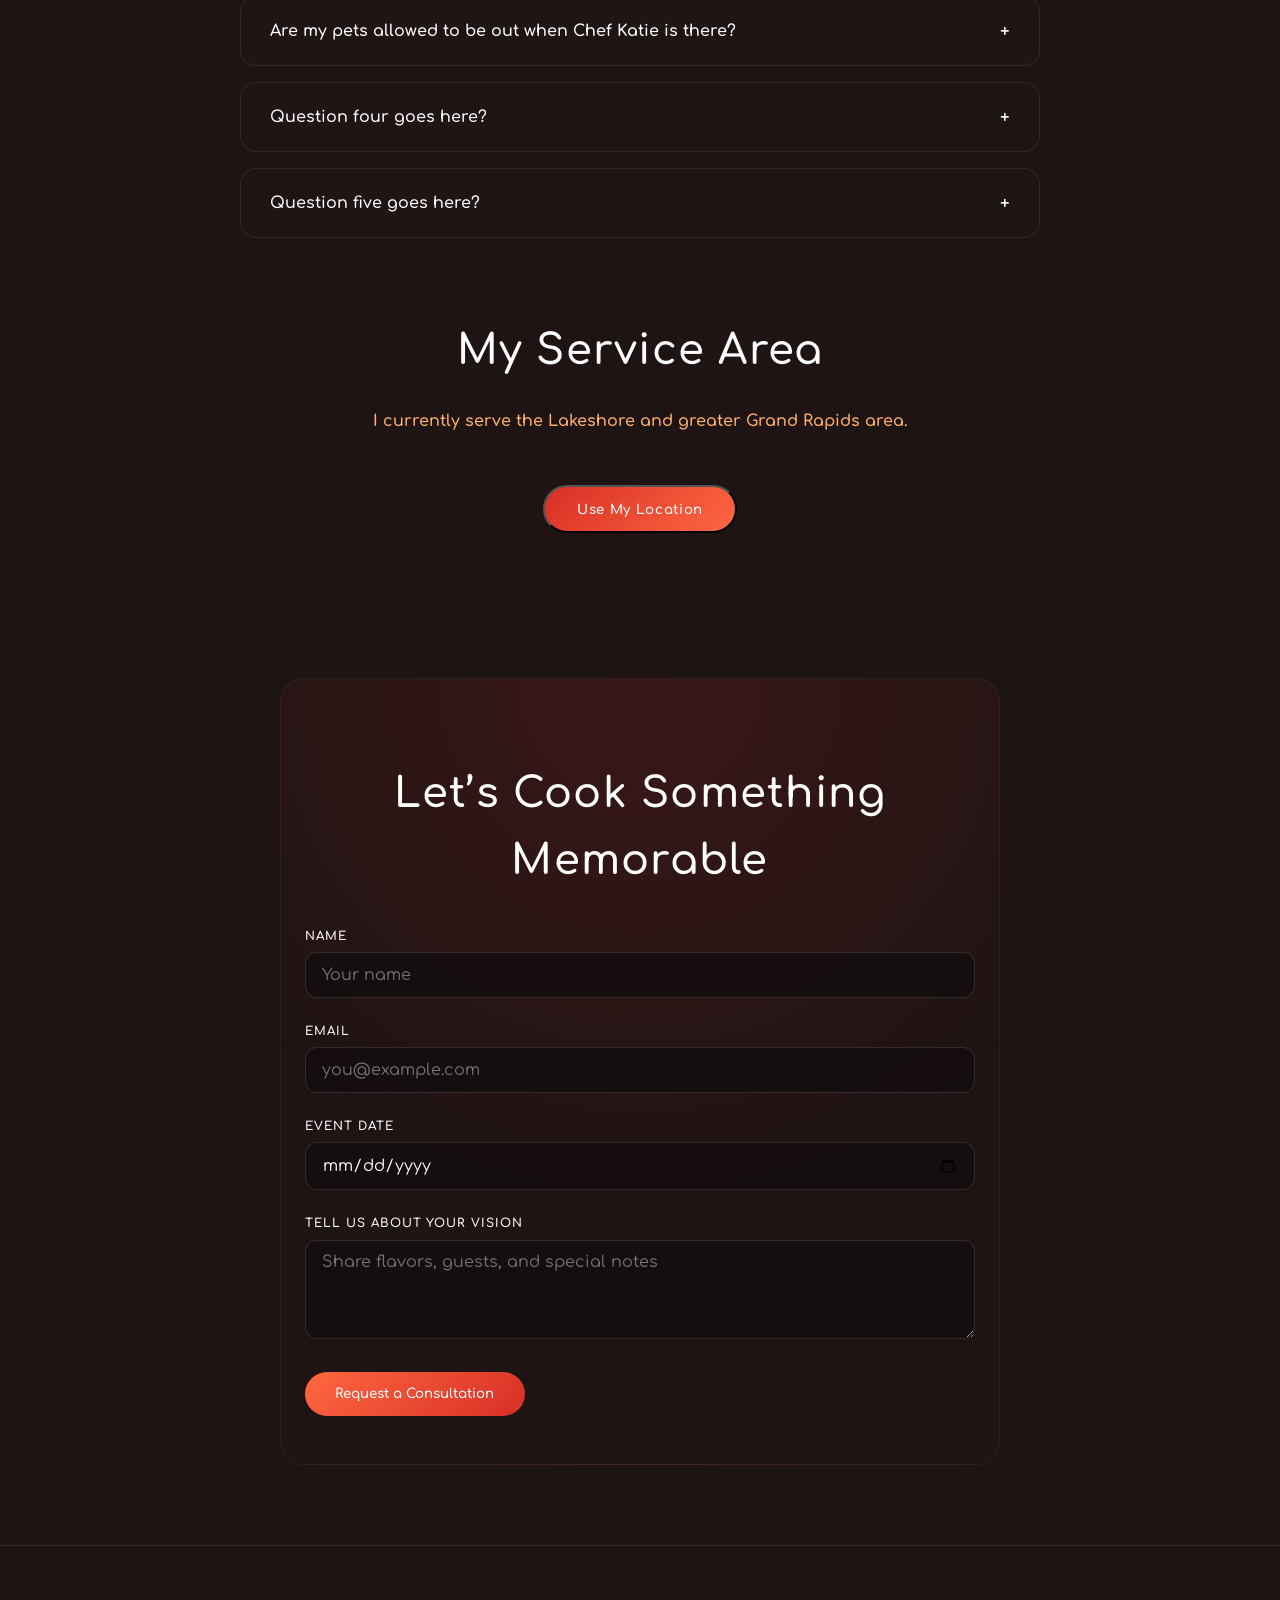
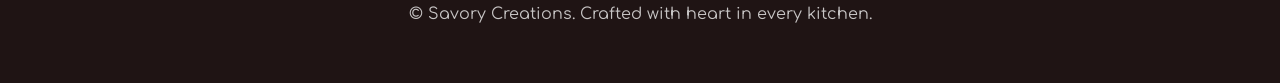
==== commit 08666c05: "Make nav show the two pages clearly Nav is now Home / Pricing & Info tabs with the current page high" ====
--- a/info.html
+++ b/info.html
@@ -16,21 +16,17 @@
   </head>
   <body>
     <header class="site-header">
-      <div class="logo-wrap">
+      <a href="index.html" class="logo-wrap" aria-label="Savory Creations home">
         <img src="/assets/birdlogosmall.webp" alt="Savory Creations pepper and garlic mark" class="logo" />
         <div class="brand-text">
           <h1>Savory Creations</h1>
           <p>Personal Chef Services</p>
         </div>
-      </div>
-      <nav class="main-nav" id="site-navigation">
-        <a href="index.html#services">Services</a>
-        <a href="index.html#about">About Me</a>
-        <a href="index.html#gallery-carousel">Gallery</a>
-        <a href="#pricing">Pricing</a>
-        <a href="#faq">FAQ</a>
-        <a href="#where">Service Area</a>
-        <a href="#contact">Contact</a>
+      </a>
+      <nav class="main-nav" id="site-navigation" aria-label="Pages">
+        <a href="index.html" class="page-link">Home</a>
+        <a href="info.html" class="page-link active" aria-current="page">Pricing &amp; Info</a>
+        <a href="#contact" class="nav-contact">Contact</a>
       </nav>
       <button class="nav-toggle" type="button" aria-expanded="false" aria-controls="site-navigation">
         <span></span><span></span><span></span>
--- a/styles.css
+++ b/styles.css
@@ -923,3 +923,66 @@
 .addon-table td {
   color: var(--text-secondary);
 }
+
+/* ---------- PAGE NAV (two pages) ---------- */
+a.logo-wrap {
+  color: inherit;
+}
+
+.main-nav {
+  align-items: center;
+  gap: 0.75rem;
+}
+
+.main-nav .page-link {
+  padding: 0.5rem 1.2rem;
+  border-radius: 999px;
+  border: 1px solid rgba(255, 255, 255, 0.12);
+  transition: background 0.25s ease, border-color 0.25s ease;
+}
+
+.main-nav .page-link::after {
+  display: none;
+}
+
+.main-nav .page-link:hover,
+.main-nav .page-link:focus {
+  border-color: var(--warm-gold);
+}
+
+.main-nav .page-link.active {
+  background: var(--warm-gold);
+  border-color: var(--warm-gold);
+  color: var(--deep-chocolate);
+  font-weight: 600;
+}
+
+.main-nav .nav-contact {
+  margin-left: 0.75rem;
+}
+
+@media (max-width: 992px) {
+  .main-nav.open {
+    align-items: stretch;
+    text-align: center;
+  }
+
+  .main-nav .nav-contact {
+    margin-left: 0;
+  }
+}
+
+/* ---------- NEXT PAGE TEASER ---------- */
+.next-page {
+  text-align: center;
+}
+
+.next-page p {
+  color: var(--text-secondary);
+  font-size: 1.1rem;
+  margin: 0;
+}
+
+.next-page .cta-button {
+  margin-top: 1rem;
+}
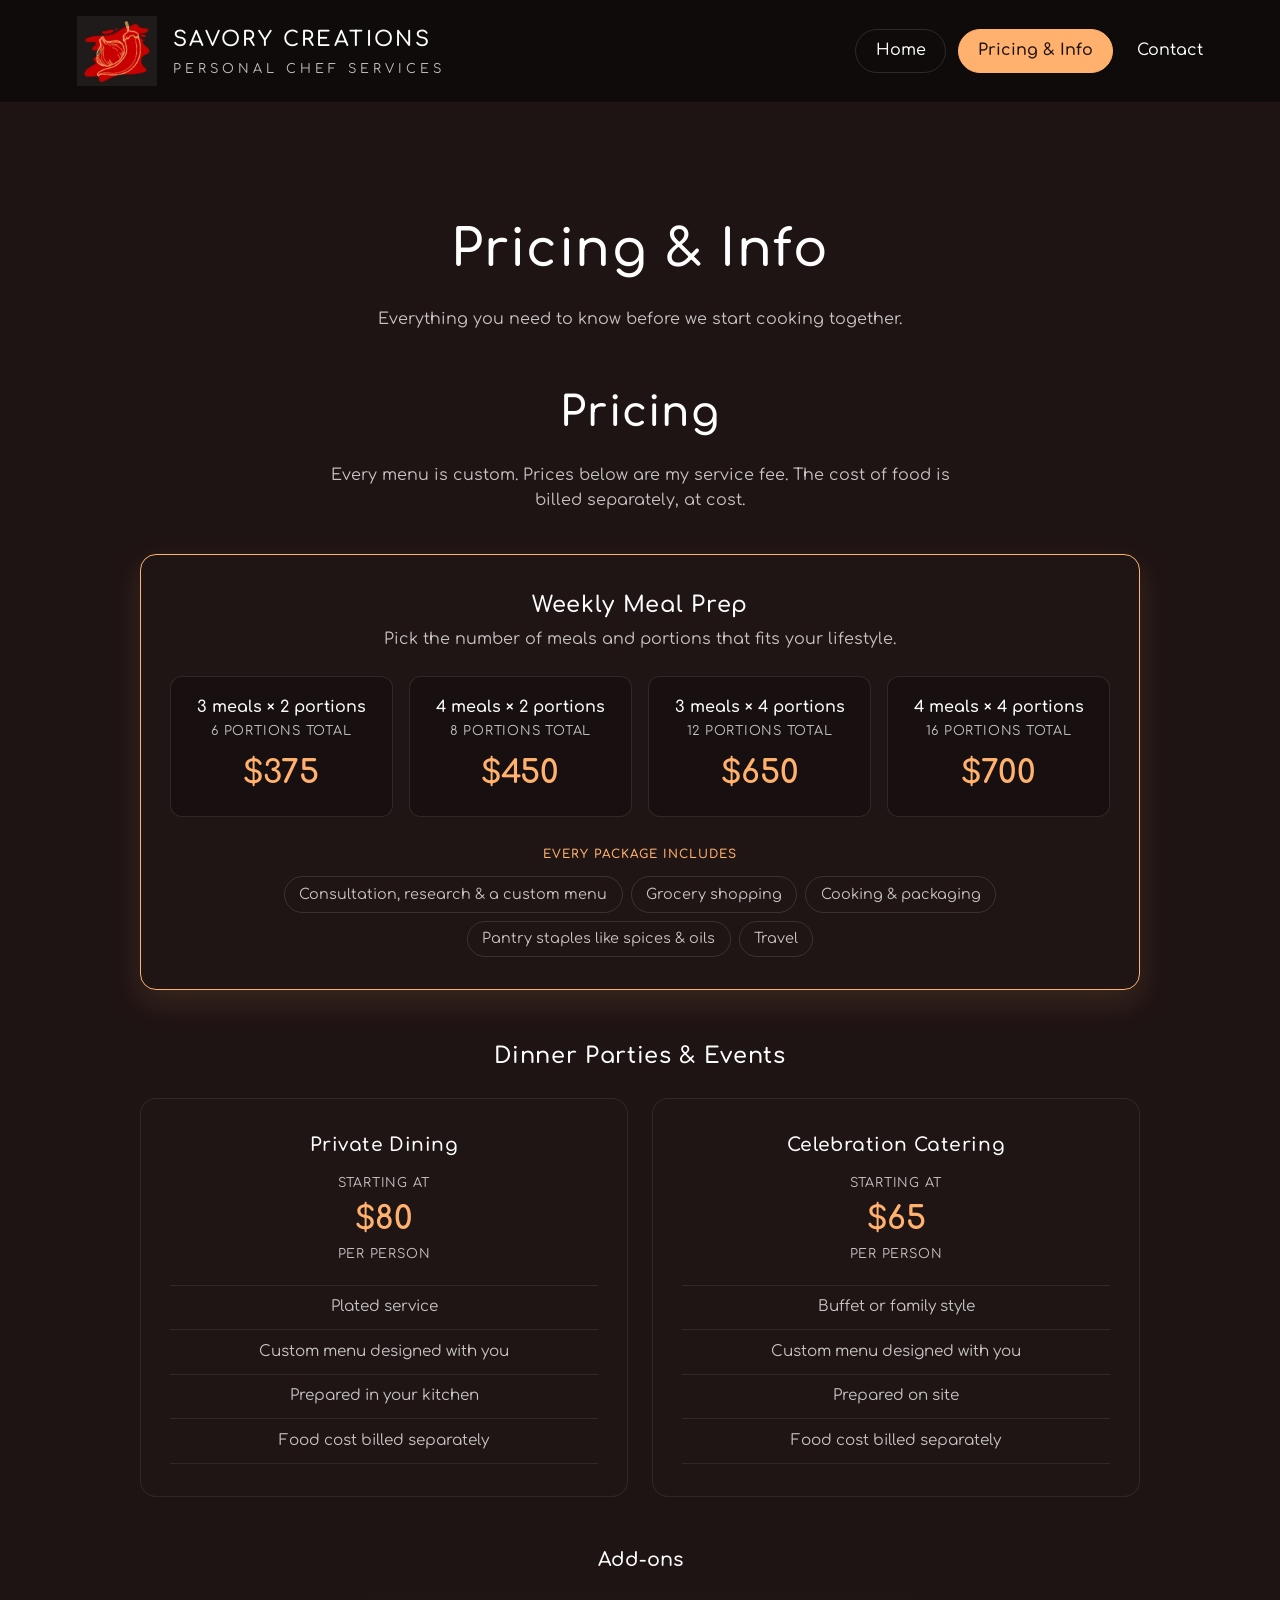
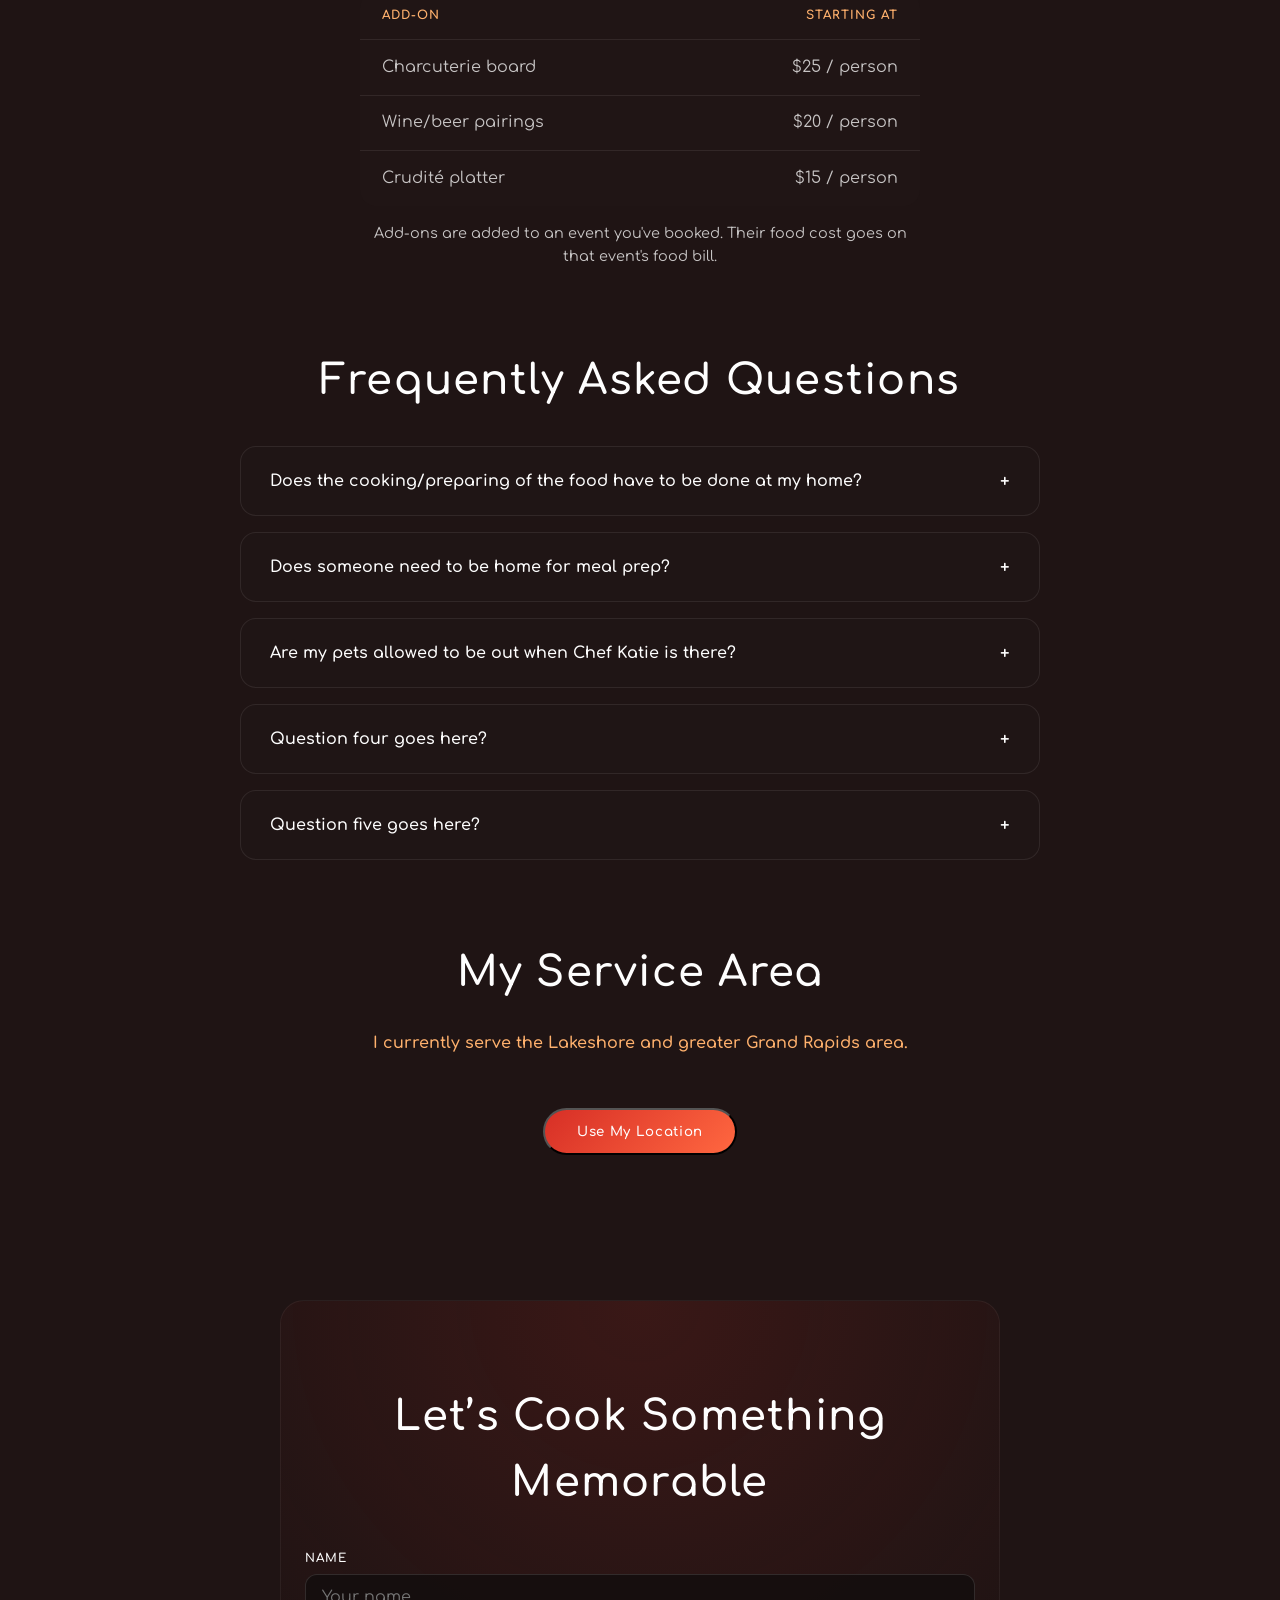
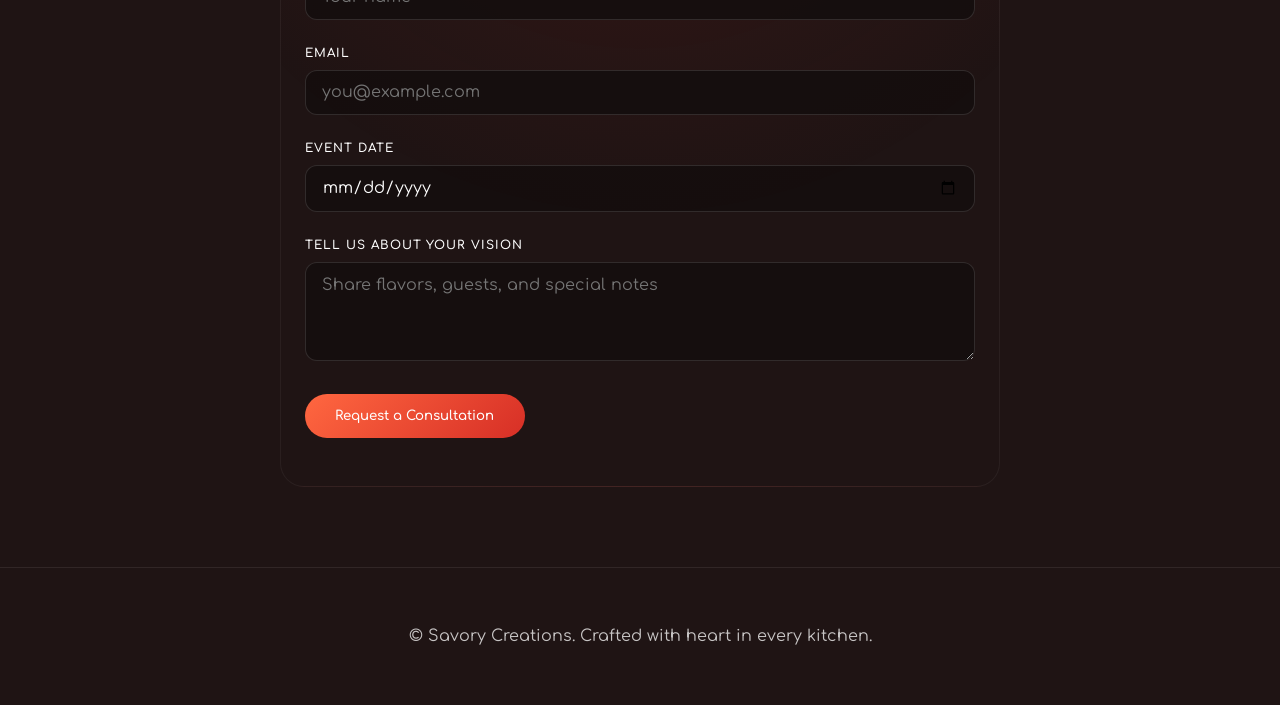
==== commit d6aa26d0: "Add real pricing: meal prep packages, event rates, add-ons Co-Authored-By: Claude Opus 5.5 <noreply@" ====
--- a/info.html
+++ b/info.html
@@ -42,39 +42,66 @@
       <section class="pricing" id="pricing">
         <h2>Pricing</h2>
         <p class="pricing-note">
-          Every menu is custom, so these are starting points. Grocery costs are billed separately
-          at cost unless noted.
+          Every menu is custom. Prices below are my service fee. The cost of food is billed
+          separately, at cost.
         </p>
 
-        <!-- EDIT PRICES: replace each "$—" and the details below with your real rates -->
+        <div class="price-block featured">
+          <h3>Weekly Meal Prep</h3>
+          <p class="price-sub">Pick the number of meals and portions that fits your lifestyle.</p>
+          <div class="package-grid">
+            <div class="package">
+              <p class="package-size">3 meals &times; 2 portions</p>
+              <p class="package-total">6 portions total</p>
+              <p class="amount">$375</p>
+            </div>
+            <div class="package">
+              <p class="package-size">4 meals &times; 2 portions</p>
+              <p class="package-total">8 portions total</p>
+              <p class="amount">$450</p>
+            </div>
+            <div class="package">
+              <p class="package-size">3 meals &times; 4 portions</p>
+              <p class="package-total">12 portions total</p>
+              <p class="amount">$650</p>
+            </div>
+            <div class="package">
+              <p class="package-size">4 meals &times; 4 portions</p>
+              <p class="package-total">16 portions total</p>
+              <p class="amount">$700</p>
+            </div>
+          </div>
+          <p class="includes-label">Every package includes</p>
+          <ul class="includes">
+            <li>Consultation, research &amp; a custom menu</li>
+            <li>Grocery shopping</li>
+            <li>Cooking &amp; packaging</li>
+            <li>Pantry staples like spices &amp; oils</li>
+            <li>Travel</li>
+          </ul>
+        </div>
+
+        <h3 class="pricing-subhead">Dinner Parties &amp; Events</h3>
         <div class="pricing-grid">
           <article class="price-card">
             <h3>Private Dining</h3>
-            <p class="price"><span class="amount">$—</span> <span class="per">per person</span></p>
+            <p class="price"><span class="from">Starting at</span> <span class="amount">$80</span> <span class="per">per person</span></p>
             <ul>
-              <li>Multi-course menu designed with you</li>
-              <li>Prepared &amp; plated in your kitchen</li>
-              <li>Kitchen cleanup included</li>
+              <li>Plated service</li>
+              <li>Custom menu designed with you</li>
+              <li>Prepared in your kitchen</li>
+              <li>Food cost billed separately</li>
             </ul>
           </article>
 
-          <article class="price-card featured">
-            <h3>Weekly Meal Prep</h3>
-            <p class="price"><span class="amount">$—</span> <span class="per">per week</span></p>
-            <ul>
-              <li>Customized weekly menu</li>
-              <li>Grocery shopping, cooking &amp; packaging</li>
-              <li>Dietary needs accommodated</li>
-            </ul>
-          </article>
-
           <article class="price-card">
             <h3>Celebration Catering</h3>
-            <p class="price"><span class="amount">$—</span> <span class="per">per guest</span></p>
+            <p class="price"><span class="from">Starting at</span> <span class="amount">$65</span> <span class="per">per person</span></p>
             <ul>
-              <li>Tailored spread for your event</li>
-              <li>Menu planning consultation</li>
-              <li>Setup on site</li>
+              <li>Buffet or family style</li>
+              <li>Custom menu designed with you</li>
+              <li>Prepared on site</li>
+              <li>Food cost billed separately</li>
             </ul>
           </article>
         </div>
@@ -83,14 +110,15 @@
           <table class="addon-table">
             <caption>Add-ons</caption>
             <thead>
-              <tr><th scope="col">Add-on</th><th scope="col">Price</th></tr>
+              <tr><th scope="col">Add-on</th><th scope="col">Starting at</th></tr>
             </thead>
             <tbody>
-              <tr><td>Charcuterie board</td><td>$—</td></tr>
-              <tr><td>Wine/beer pairings</td><td>$—</td></tr>
-              <tr><td>Crudité platter</td><td>$—</td></tr>
+              <tr><td>Charcuterie board</td><td>$25 / person</td></tr>
+              <tr><td>Wine/beer pairings</td><td>$20 / person</td></tr>
+              <tr><td>Crudit&eacute; platter</td><td>$15 / person</td></tr>
             </tbody>
           </table>
+          <p class="addon-note">Add-ons are added to an event you've booked. Their food cost goes on that event's food bill.</p>
         </div>
       </section>
 
--- a/styles.css
+++ b/styles.css
@@ -986,3 +986,123 @@
 .next-page .cta-button {
   margin-top: 1rem;
 }
+
+/* ---------- MEAL PREP PACKAGES ---------- */
+.price-block {
+  background: rgba(32, 22, 22, 0.75);
+  border: 1px solid rgba(255, 255, 255, 0.08);
+  border-radius: 16px;
+  padding: 2rem 1.8rem;
+  text-align: center;
+  margin-bottom: 3rem;
+}
+
+.price-block.featured {
+  border-color: var(--warm-gold);
+  box-shadow: 0 12px 30px rgba(255, 177, 109, 0.12);
+}
+
+.price-block h3 {
+  margin: 0 0 0.25rem;
+  font-size: 1.4rem;
+}
+
+.price-sub {
+  color: var(--text-secondary);
+  margin: 0 0 1.5rem;
+}
+
+.package-grid {
+  display: grid;
+  grid-template-columns: repeat(auto-fit, minmax(130px, 1fr));
+  gap: 1rem;
+  margin-bottom: 1.75rem;
+}
+
+.package {
+  border: 1px solid rgba(255, 255, 255, 0.1);
+  border-radius: 12px;
+  padding: 1.1rem 0.75rem;
+  background: rgba(20, 14, 14, 0.6);
+}
+
+.package p {
+  margin: 0;
+}
+
+.package-size {
+  font-weight: 600;
+}
+
+.package-total {
+  font-size: 0.8rem;
+  letter-spacing: 0.06em;
+  text-transform: uppercase;
+  color: var(--text-secondary);
+  margin-bottom: 0.4rem !important;
+}
+
+.package .amount,
+.price .amount {
+  font-size: 2rem;
+  font-weight: 700;
+  color: var(--warm-gold);
+}
+
+.includes-label {
+  font-size: 0.75rem;
+  font-weight: 600;
+  letter-spacing: 0.08em;
+  text-transform: uppercase;
+  color: var(--warm-gold);
+  margin: 0 0 0.75rem;
+}
+
+.includes {
+  list-style: none;
+  padding: 0;
+  margin: 0;
+  display: flex;
+  flex-wrap: wrap;
+  justify-content: center;
+  gap: 0.5rem;
+}
+
+.includes li {
+  padding: 0.35rem 0.9rem;
+  border-radius: 999px;
+  border: 1px solid rgba(255, 255, 255, 0.12);
+  color: var(--text-secondary);
+  font-size: 0.9rem;
+}
+
+.pricing-subhead {
+  text-align: center;
+  font-size: 1.4rem;
+  margin: 0 0 1.5rem;
+}
+
+.price .from {
+  display: block;
+  font-size: 0.8rem;
+  letter-spacing: 0.06em;
+  text-transform: uppercase;
+  color: var(--text-secondary);
+}
+
+.addon-note {
+  text-align: center;
+  color: var(--text-secondary);
+  font-size: 0.9rem;
+  margin-top: 1rem;
+}
+
+@media (max-width: 600px) {
+  .price-block {
+    padding: 1.5rem 1rem;
+  }
+
+  .package .amount {
+    font-size: 1.6rem;
+  }
+}
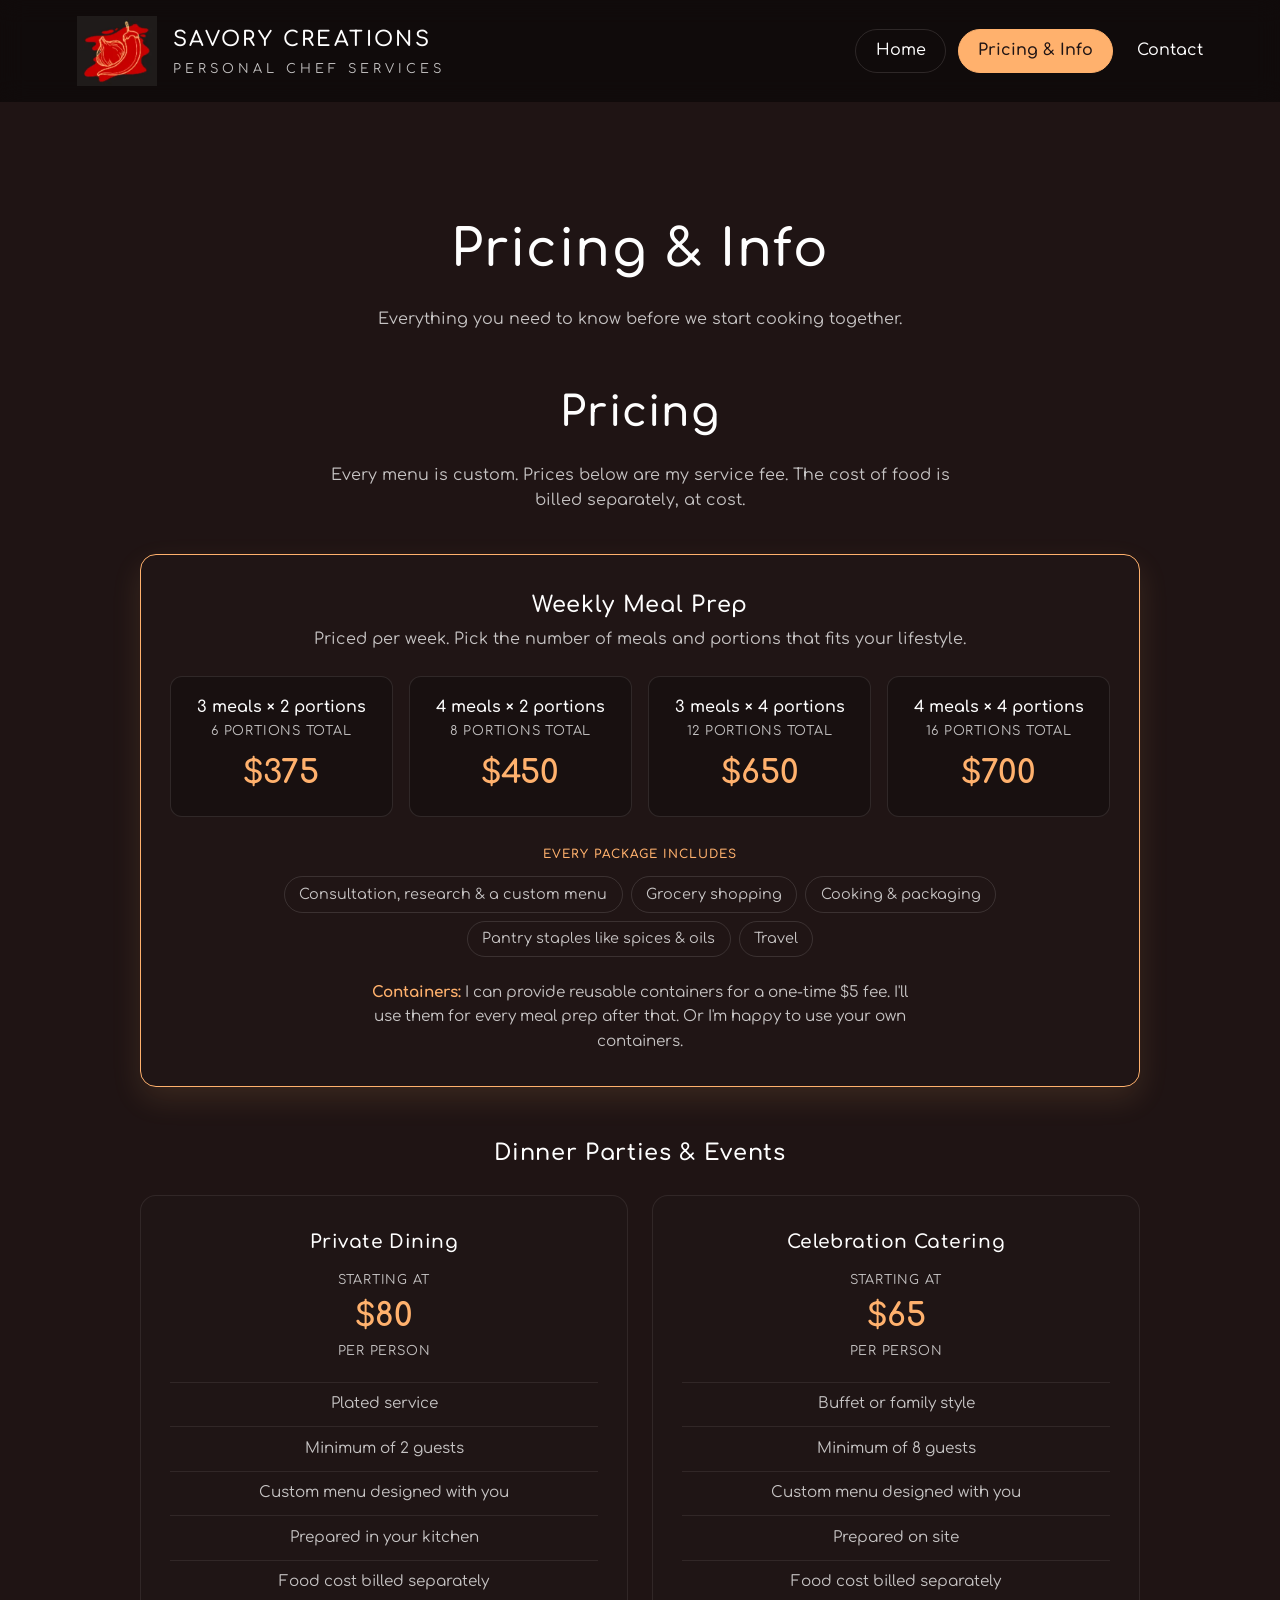
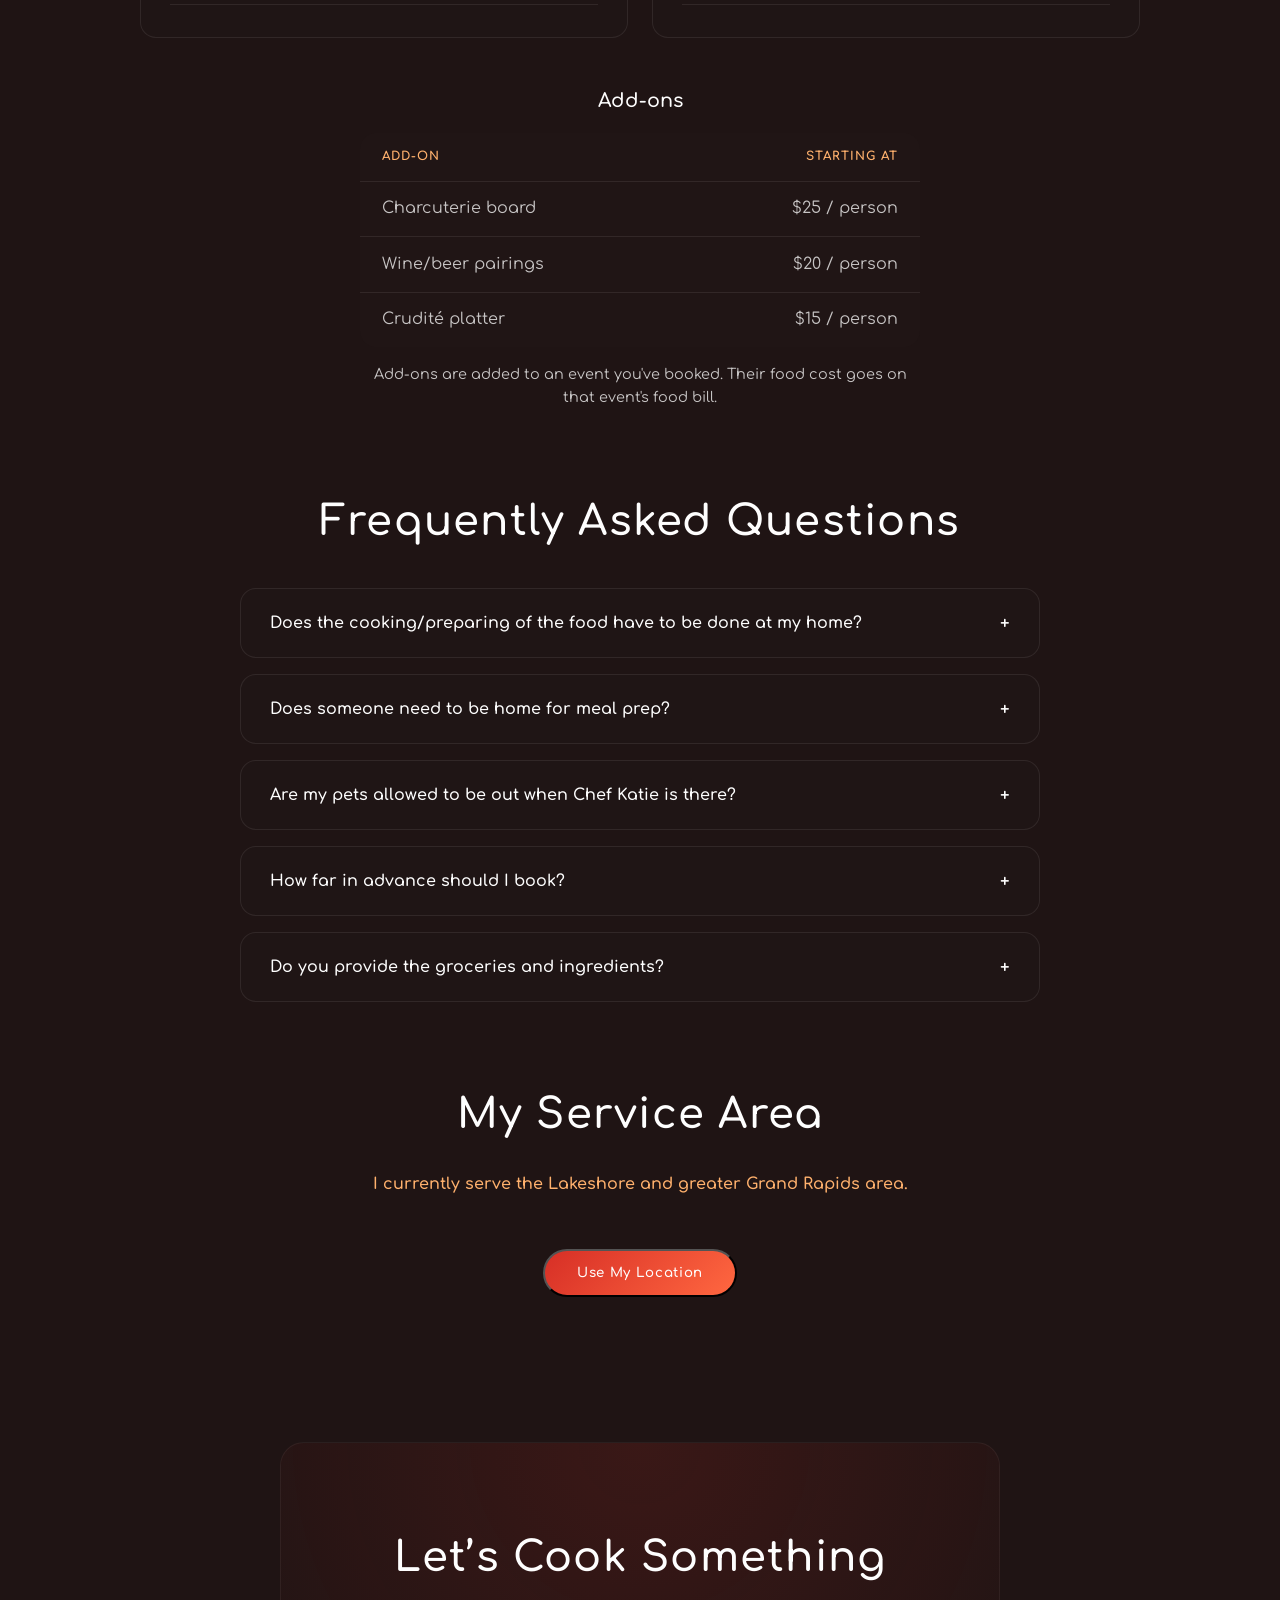
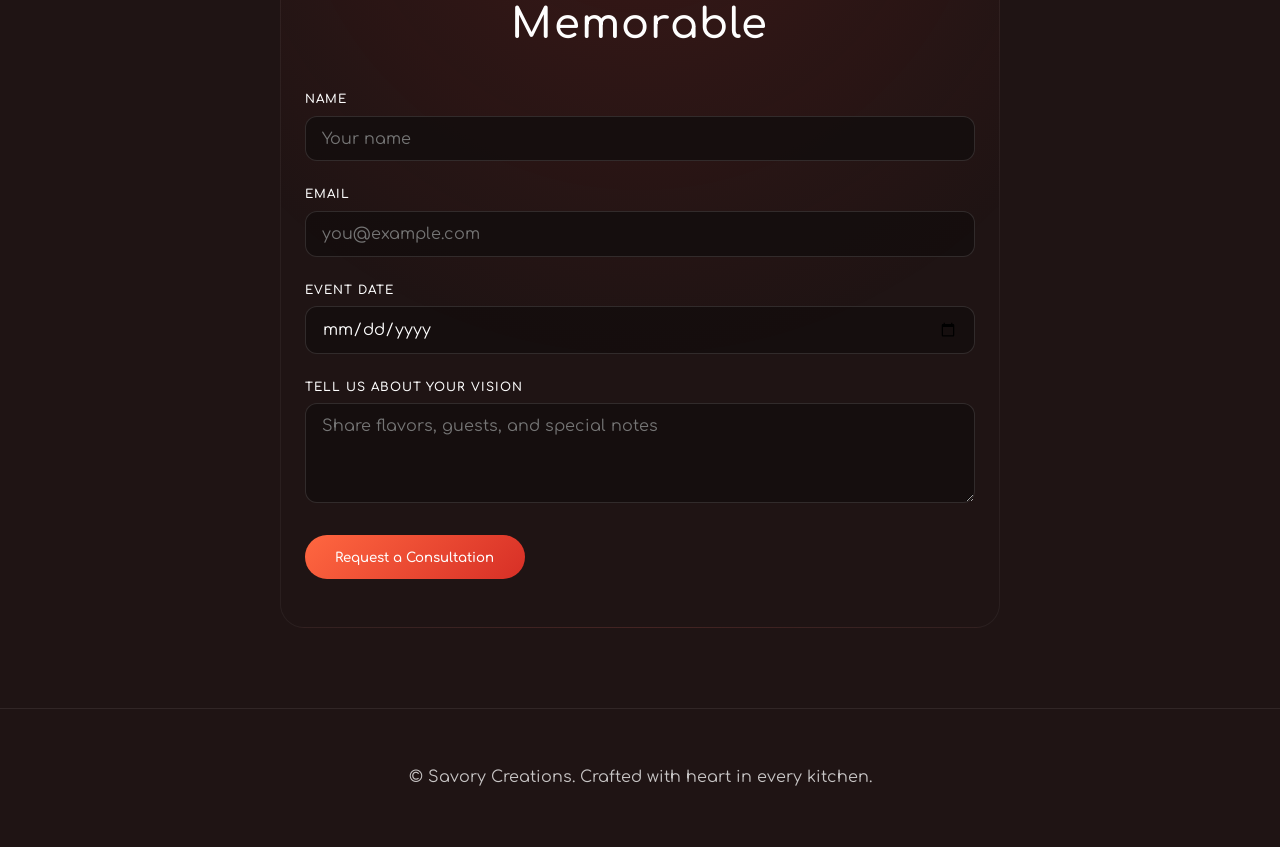
==== commit 94932ab8: "Add weekly pricing, containers, guest minimums and final 2 FAQs Co-Authored-By: Claude Opus 5.5 <nor" ====
--- a/info.html
+++ b/info.html
@@ -48,7 +48,7 @@
 
         <div class="price-block featured">
           <h3>Weekly Meal Prep</h3>
-          <p class="price-sub">Pick the number of meals and portions that fits your lifestyle.</p>
+          <p class="price-sub">Priced per week. Pick the number of meals and portions that fits your lifestyle.</p>
           <div class="package-grid">
             <div class="package">
               <p class="package-size">3 meals &times; 2 portions</p>
@@ -79,6 +79,10 @@
             <li>Pantry staples like spices &amp; oils</li>
             <li>Travel</li>
           </ul>
+          <p class="container-note">
+            <strong>Containers:</strong> I can provide reusable containers for a one-time $5 fee. I'll use
+            them for every meal prep after that. Or I'm happy to use your own containers.
+          </p>
         </div>
 
         <h3 class="pricing-subhead">Dinner Parties &amp; Events</h3>
@@ -88,6 +92,7 @@
             <p class="price"><span class="from">Starting at</span> <span class="amount">$80</span> <span class="per">per person</span></p>
             <ul>
               <li>Plated service</li>
+              <li>Minimum of 2 guests</li>
               <li>Custom menu designed with you</li>
               <li>Prepared in your kitchen</li>
               <li>Food cost billed separately</li>
@@ -99,6 +104,7 @@
             <p class="price"><span class="from">Starting at</span> <span class="amount">$65</span> <span class="per">per person</span></p>
             <ul>
               <li>Buffet or family style</li>
+              <li>Minimum of 8 guests</li>
               <li>Custom menu designed with you</li>
               <li>Prepared on site</li>
               <li>Food cost billed separately</li>
@@ -164,28 +170,27 @@
     </div>
   </div>
 
-  <!-- EDIT: questions 4 and 5 -->
-  <div class="faq-item">
-    <div class="service-details">
-      <button class="service-toggle" type="button" aria-expanded="false">
-        Question four goes here? <span class="icon">+</span>
-      </button>
-      <div class="service-panel" data-open="false">
-        <ul>
-          <li>Answer four goes here.</li>
-        </ul>
-      </div>
-    </div>
-  </div>
-
-  <div class="faq-item">
-    <div class="service-details">
-      <button class="service-toggle" type="button" aria-expanded="false">
-        Question five goes here? <span class="icon">+</span>
-      </button>
-      <div class="service-panel" data-open="false">
-        <ul>
-          <li>Answer five goes here.</li>
+  <div class="faq-item">
+    <div class="service-details">
+      <button class="service-toggle" type="button" aria-expanded="false">
+        How far in advance should I book? <span class="icon">+</span>
+      </button>
+      <div class="service-panel" data-open="false">
+        <ul>
+          <li>Booking at least 1–2 weeks in advance will ensure Chef Katie has enough time for menu research and preparation before your event or meal prep start date. Larger events and parties may require additional notice.</li>
+        </ul>
+      </div>
+    </div>
+  </div>
+
+  <div class="faq-item">
+    <div class="service-details">
+      <button class="service-toggle" type="button" aria-expanded="false">
+        Do you provide the groceries and ingredients? <span class="icon">+</span>
+      </button>
+      <div class="service-panel" data-open="false">
+        <ul>
+          <li>Yes! Grocery shopping is included in the service fee; however, the cost of groceries and ingredients is billed separately based on the custom menu.</li>
         </ul>
       </div>
     </div>
--- a/styles.css
+++ b/styles.css
@@ -1106,3 +1106,14 @@
     font-size: 1.6rem;
   }
 }
+
+.container-note {
+  color: var(--text-secondary);
+  font-size: 0.95rem;
+  max-width: 560px;
+  margin: 1.5rem auto 0;
+}
+
+.container-note strong {
+  color: var(--warm-gold);
+}
